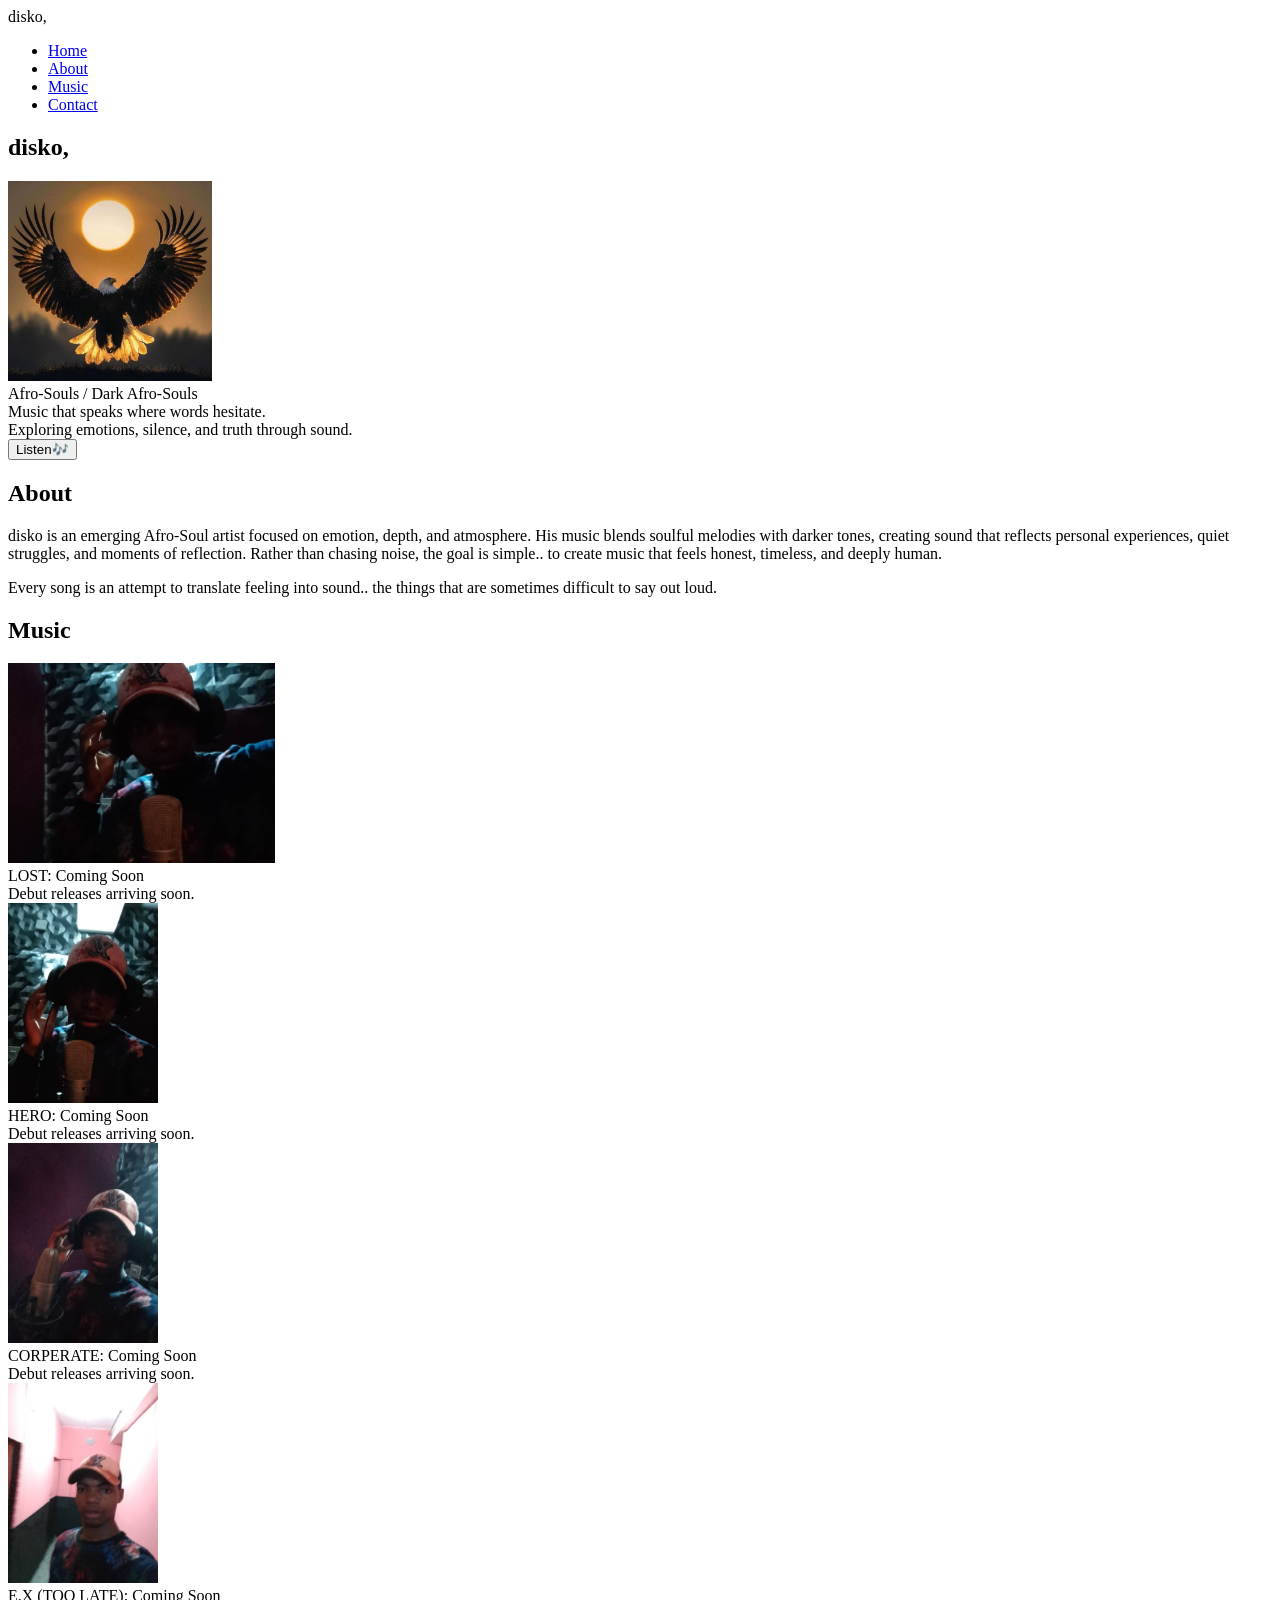
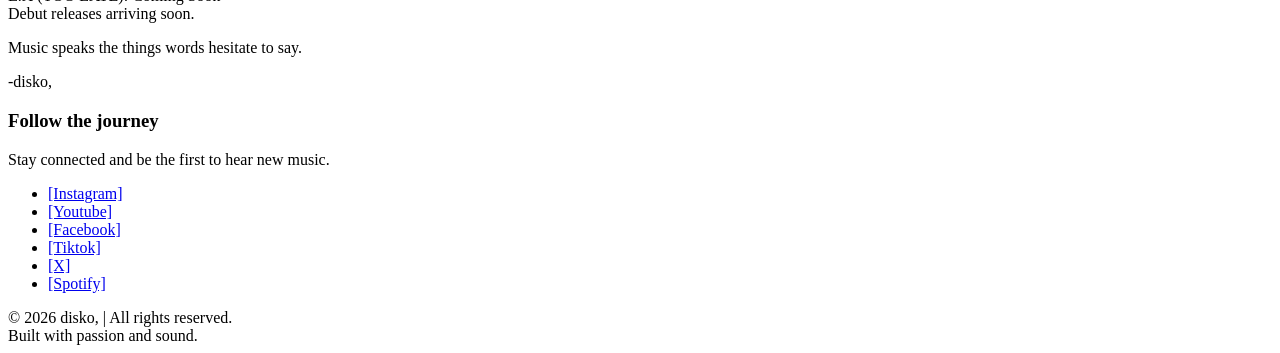
==== Artist-Page/index.html @ cda5f515 "Add entire HTML structure for Artist-Page" ====
<!DOCTYPE html>
<html lang="en">
<head>
  <meta charset="UTF-8">
  <meta name="viewport" content="width=device-width, initial-scale=1.0">
  <title>First Artist Landing Page</title>
</head>
<body>
  <header>
    <div>disko,</div>
    <ul>
      <li><a href="#">Home</a></li>
      <li><a href="#">About</a></li>
      <li><a href="#">Music</a></li>
      <li><a href="#">Contact</a></li>
    </ul>
  </header>

  <main>
    <section class="hero-section">
      <h1>disko,</h1>
      <div class="profile-logo">
      <img src="Images/art-profile-pic.png.jpeg" alt="Artist logo" style="width: auto; height: 200px;">
      <div>Afro-Souls / Dark Afro-Souls</div>
      </div>
      <div class="genre">
        <div>Music that speaks where words hesitate.</div>
        <div>Exploring emotions, silence, and truth through sound.</div>
        <button>Listen🎶</button>
        </div>
    </section>

    <section class="about-section">
      <h2>About</h2>
      <p>disko is an emerging Afro-Soul artist focused on emotion, depth, and atmosphere.

His music blends soulful melodies with darker tones, creating sound that reflects personal experiences, quiet struggles, and moments of reflection.

Rather than chasing noise, the goal is simple.. to create music that feels honest, timeless, and deeply human.</p>
      <p>
        Every song is an attempt to translate feeling into sound.. the things that are sometimes difficult to say out loud.
      </p>
    </section>

    <section class="music-section">
      <h2>Music</h2>
      <div class="artist-img">
        <img src="Images/art1.png.jpeg" alt="Artist image 1" style="width: auto; height: 200px;">
        <div>LOST: Coming Soon</div>
        <div>Debut releases arriving soon.</div>
      </div>
      <div class="artist-img">
        <img src="Images/art2.png.jpeg" alt="Artist image 2" style="width: auto; height: 200px;">
        <div>HERO: Coming Soon</div>
        <div>Debut releases arriving soon.</div>
      </div>
      <div class="artist-img">
        <img src="Images/art3.png.jpeg" alt="Artist image 3" style="width: auto; height: 200px;">
        <div>CORPERATE: Coming Soon</div>
        <div>Debut releases arriving soon.</div>
      </div>
      <div class="artist-img">
        <img src="Images/art4.png.jpeg" alt="Artist image 4" style="width: auto; height: 200px;">
        <div>E.X (TOO LATE): Coming Soon</div>
        <div>Debut releases arriving soon.</div>
      </div>
    </section>

    <section class="quote-section">
      <p>Music speaks the things words hesitate to say.</p>
      <div>-disko,</div>
    </section>

    <section class="cta-section">
      <h3>Follow the journey</h3>
      <div>Stay connected and be the first to hear new music.</div>
      <ul>
        <li><a href="#">[Instagram]</a></li>
        <li><a href="#">[Youtube]</a></li>
        <li><a href="#">[Facebook]</a></li>
        <li><a href="#">[Tiktok]</a></li>
        <li><a href="#">[X]</a></li>
        <li><a href="#">[Spotify]</a></li>
      </ul>
    </section>
  </main>

  <footer>
    <div>&copy; 2026 disko, | All rights reserved.</div>
    <div>Built with passion and sound.</div>
  </footer>
  
</body>
</html>
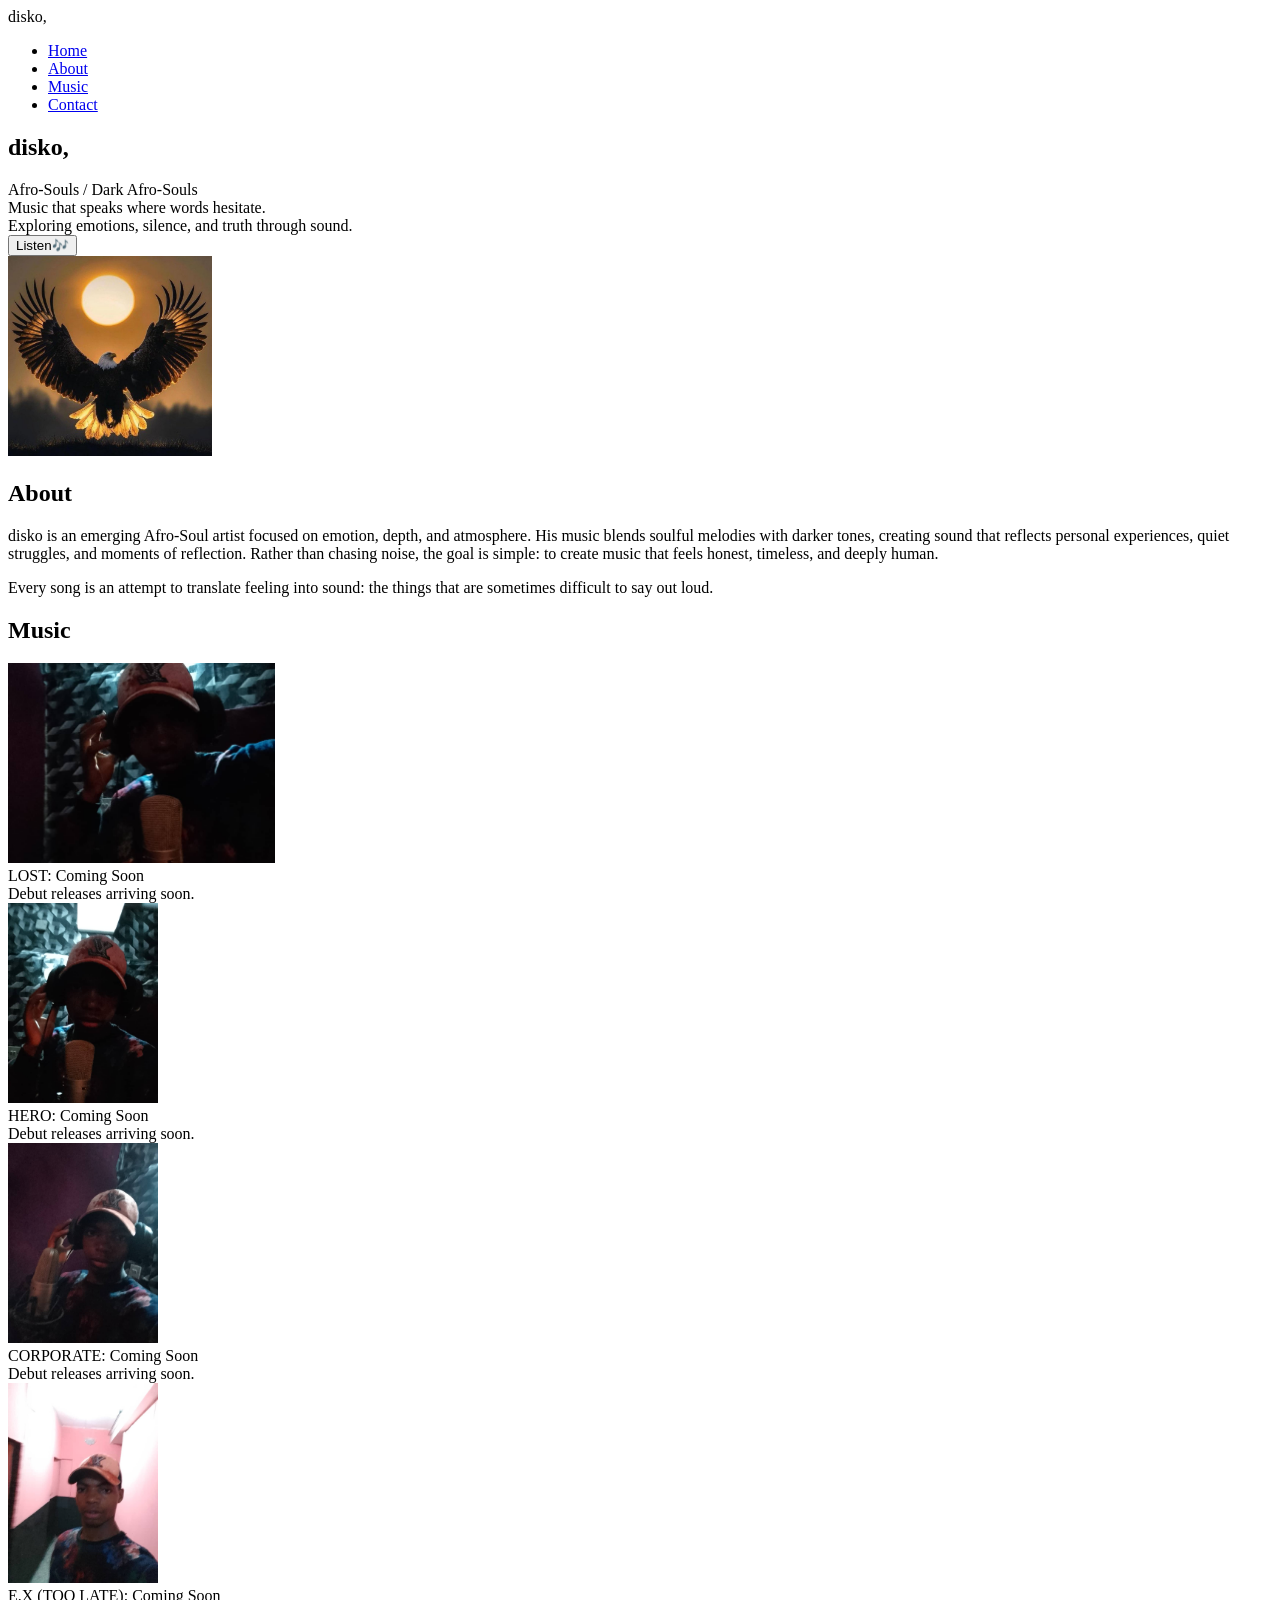
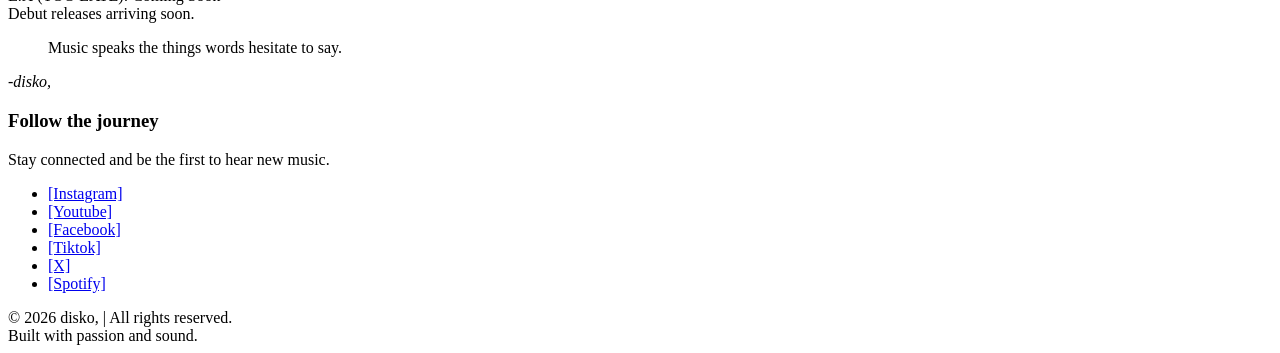
==== commit 36d052cd: "Update artist page html file and fixed typos" ====
--- a/Artist-Page/index.html
+++ b/Artist-Page/index.html
@@ -18,16 +18,16 @@
 
   <main>
     <section class="hero-section">
-      <h1>disko,</h1>
-      <div class="profile-logo">
-      <img src="Images/art-profile-pic.png.jpeg" alt="Artist logo" style="width: auto; height: 200px;">
-      <div>Afro-Souls / Dark Afro-Souls</div>
-      </div>
-      <div class="genre">
+      <div class="hero-text">
+       <h1 class="logo">disko,</h1>
+        <div>Afro-Souls / Dark Afro-Souls</div>
         <div>Music that speaks where words hesitate.</div>
         <div>Exploring emotions, silence, and truth through sound.</div>
         <button>Listen🎶</button>
-        </div>
+      </div>
+      <div class="hero-img">
+        <img src="Images/art-profile-pic.png.jpeg" alt="Artist logo" style="width: auto; height: 200px;">
+     </div>
     </section>
 
     <section class="about-section">
@@ -36,45 +36,47 @@
 
 His music blends soulful melodies with darker tones, creating sound that reflects personal experiences, quiet struggles, and moments of reflection.
 
-Rather than chasing noise, the goal is simple.. to create music that feels honest, timeless, and deeply human.</p>
+Rather than chasing noise, the goal is simple: to create music that feels honest, timeless, and deeply human.</p>
       <p>
-        Every song is an attempt to translate feeling into sound.. the things that are sometimes difficult to say out loud.
+        Every song is an attempt to translate feeling into sound: the things that are sometimes difficult to say out loud.
       </p>
     </section>
 
     <section class="music-section">
       <h2>Music</h2>
-      <div class="artist-img">
-        <img src="Images/art1.png.jpeg" alt="Artist image 1" style="width: auto; height: 200px;">
-        <div>LOST: Coming Soon</div>
-        <div>Debut releases arriving soon.</div>
-      </div>
-      <div class="artist-img">
-        <img src="Images/art2.png.jpeg" alt="Artist image 2" style="width: auto; height: 200px;">
-        <div>HERO: Coming Soon</div>
-        <div>Debut releases arriving soon.</div>
-      </div>
-      <div class="artist-img">
-        <img src="Images/art3.png.jpeg" alt="Artist image 3" style="width: auto; height: 200px;">
-        <div>CORPERATE: Coming Soon</div>
-        <div>Debut releases arriving soon.</div>
-      </div>
-      <div class="artist-img">
-        <img src="Images/art4.png.jpeg" alt="Artist image 4" style="width: auto; height: 200px;">
-        <div>E.X (TOO LATE): Coming Soon</div>
-        <div>Debut releases arriving soon.</div>
+      <div class="music-section-songs">
+        <div class="artist-img">
+          <img src="Images/art1.png.jpeg" alt="Artist image 1" style="width: auto; height: 200px;">
+          <div>LOST: Coming Soon</div>
+          <div>Debut releases arriving soon.</div>
+        </div>
+        <div class="artist-img">
+          <img src="Images/art2.png.jpeg" alt="Artist image 2" style="width: auto; height: 200px;">
+          <div>HERO: Coming Soon</div>
+          <div>Debut releases arriving soon.</div>
+        </div>
+        <div class="artist-img">
+          <img src="Images/art3.png.jpeg" alt="Artist image 3" style="width: auto; height: 200px;">
+          <div>CORPORATE: Coming Soon</div>
+          <div>Debut releases arriving soon.</div>
+        </div>
+        <div class="artist-img">
+          <img src="Images/art4.png.jpeg" alt="Artist image 4" style="width: auto; height: 200px;">
+          <div>E.X (TOO LATE): Coming Soon</div>
+          <div>Debut releases arriving soon.</div>
+        </div>
       </div>
     </section>
 
     <section class="quote-section">
-      <p>Music speaks the things words hesitate to say.</p>
-      <div>-disko,</div>
+      <blockquote>Music speaks the things words hesitate to say.</blockquote>
+      <cite>-disko,</cite>
     </section>
 
     <section class="cta-section">
       <h3>Follow the journey</h3>
       <div>Stay connected and be the first to hear new music.</div>
-      <ul>
+      <ul class="social-links">
         <li><a href="#">[Instagram]</a></li>
         <li><a href="#">[Youtube]</a></li>
         <li><a href="#">[Facebook]</a></li>
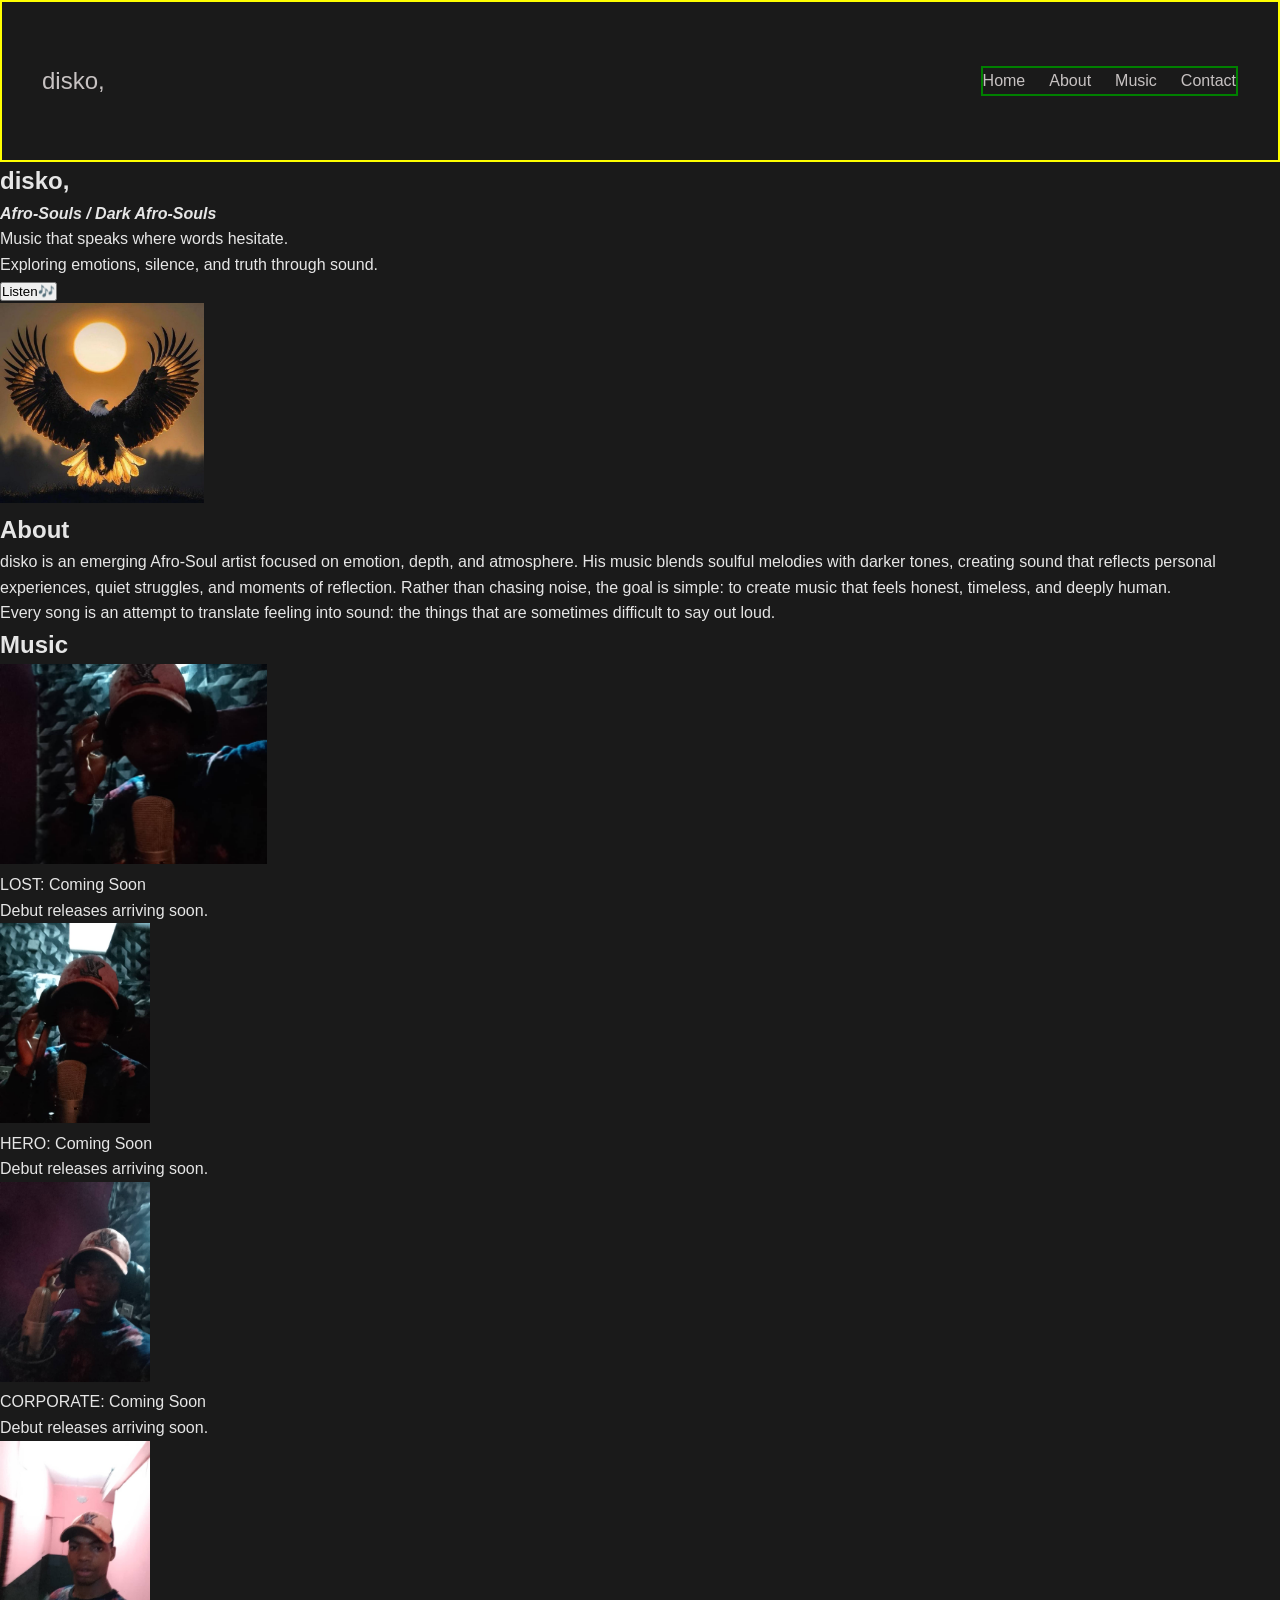
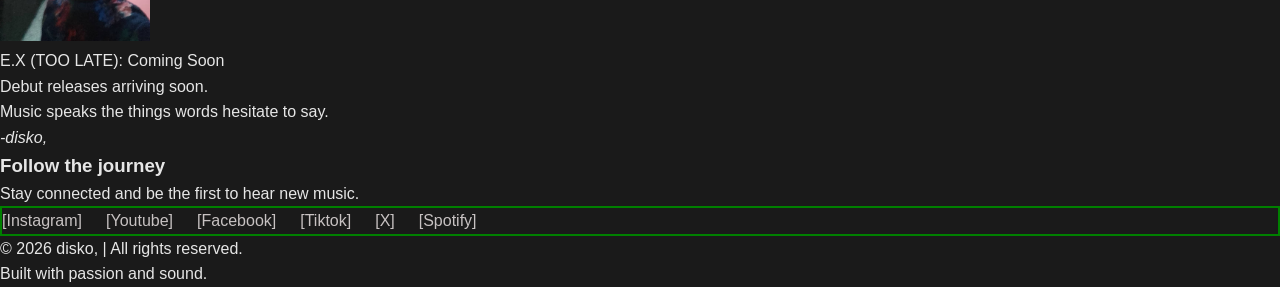
==== commit 5cb7d037: "Add header layout" ====
--- a/Artist-Page/index.html
+++ b/Artist-Page/index.html
@@ -4,6 +4,7 @@
   <meta charset="UTF-8">
   <meta name="viewport" content="width=device-width, initial-scale=1.0">
   <title>First Artist Landing Page</title>
+  <link rel="stylesheet" href="styles.css">
 </head>
 <body>
   <header>
@@ -20,7 +21,7 @@
     <section class="hero-section">
       <div class="hero-text">
        <h1 class="logo">disko,</h1>
-        <div>Afro-Souls / Dark Afro-Souls</div>
+        <div><i><b>Afro-Souls / Dark Afro-Souls</b></i></div>
         <div>Music that speaks where words hesitate.</div>
         <div>Exploring emotions, silence, and truth through sound.</div>
         <button>Listen🎶</button>
--- a/Artist-Page/styles.css
+++ b/Artist-Page/styles.css
@@ -0,0 +1,44 @@
+* {
+  margin: 0;
+  padding: 0;
+  box-sizing: border-box;
+}
+
+body {
+  background: #1a1a1a;
+  color: #e6e6e6;
+  font-family: Arial, Helvetica, sans-serif;
+  line-height: 1.6;
+  display: flex;
+  flex-direction: column;
+}
+
+/* HEADER */
+header {
+  border: 2px solid yellow;
+  display: flex;
+  justify-content: space-between;
+  align-items: center;
+  padding: 60px 40px;
+  color: #c7c2c2;
+}
+header div {
+  font-size: 24px;
+}
+ul {
+  border: 2px solid green;
+  list-style: none;
+  display: flex;
+  padding: 0;
+  margin: 0;
+  gap: 24px;
+}
+a {
+  text-decoration: none;
+  color: #c7c2c2;
+}
+
+main {
+  flex: 1;
+}
+
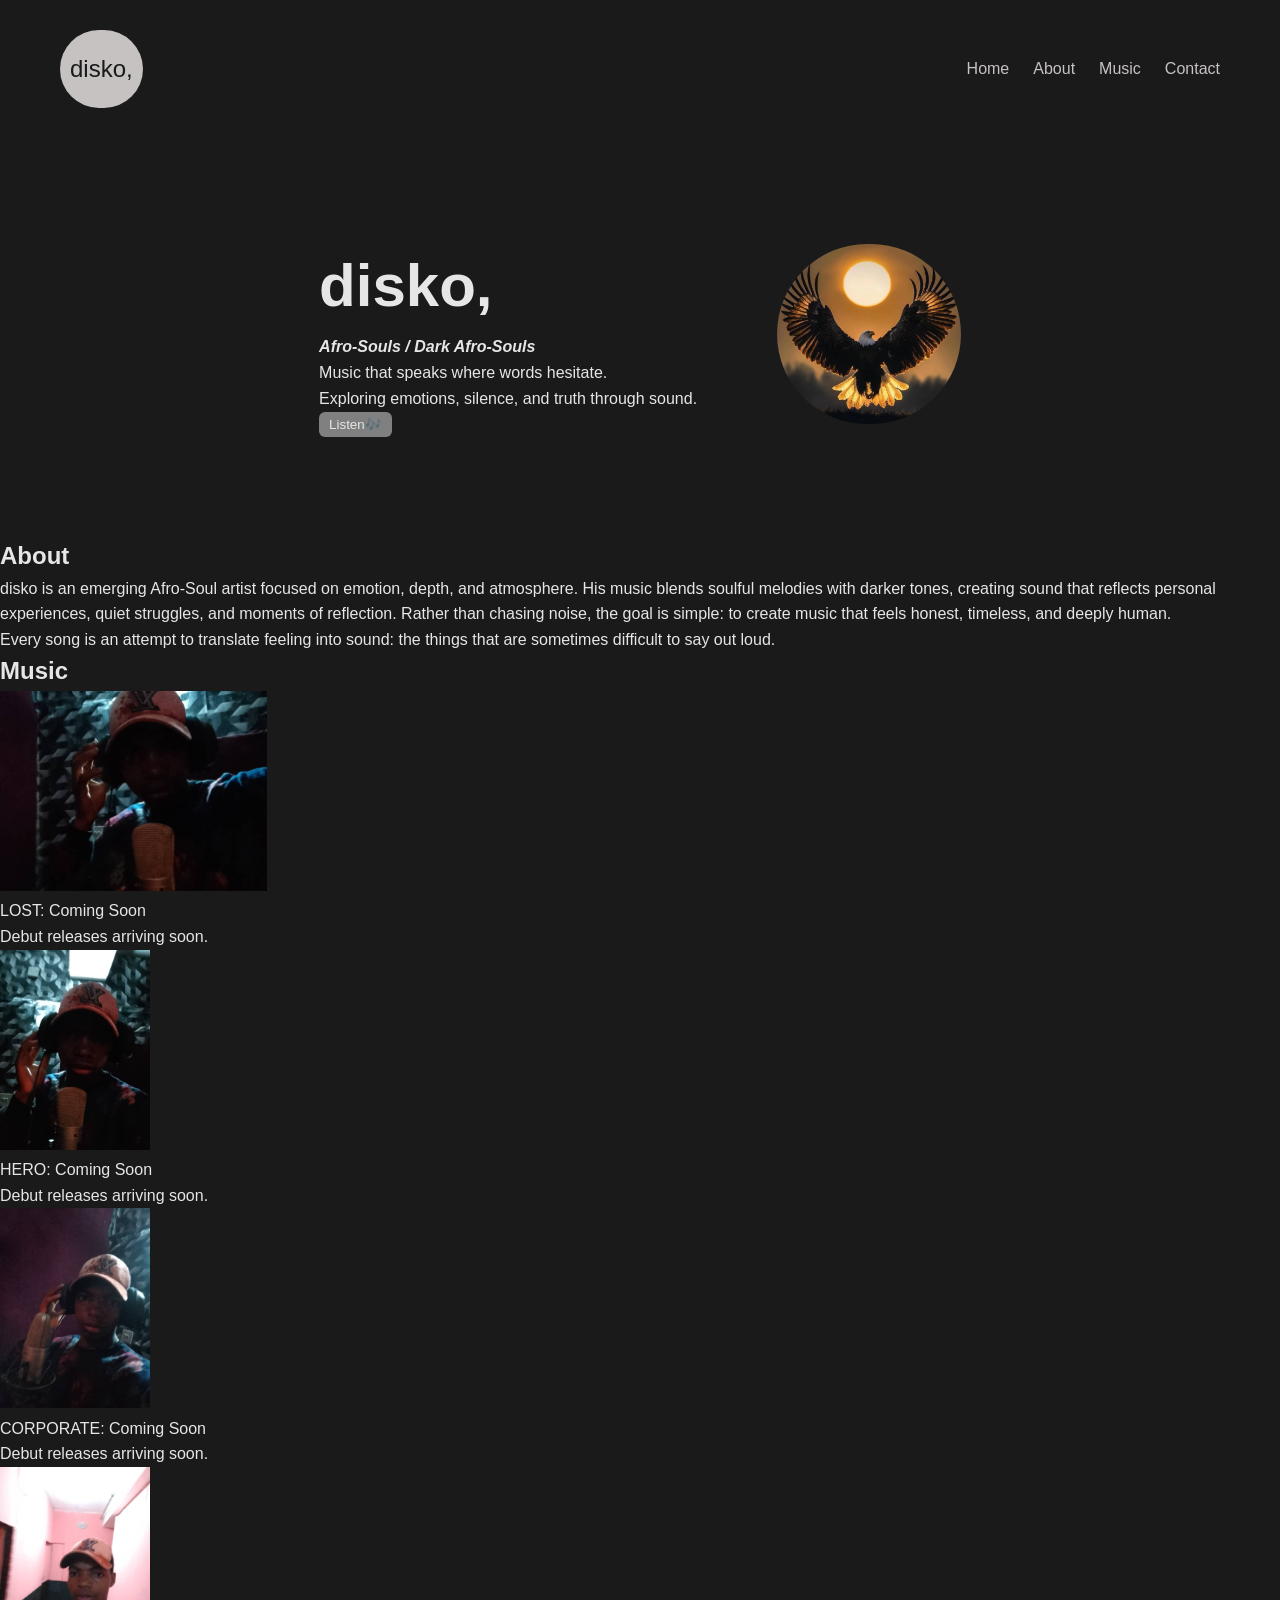
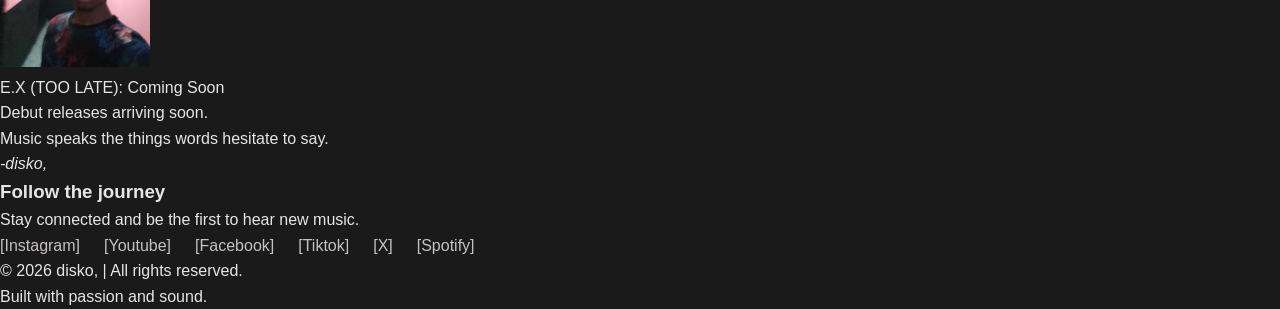
==== commit 3e014fef: "Add hero-section layout" ====
--- a/Artist-Page/index.html
+++ b/Artist-Page/index.html
@@ -27,7 +27,7 @@
         <button>Listen🎶</button>
       </div>
       <div class="hero-img">
-        <img src="Images/art-profile-pic.png.jpeg" alt="Artist logo" style="width: auto; height: 200px;">
+        <img src="Images/art-profile-pic.png.jpeg" alt="Artist logo">
      </div>
     </section>
 
--- a/Artist-Page/styles.css
+++ b/Artist-Page/styles.css
@@ -15,18 +15,20 @@
 
 /* HEADER */
 header {
-  border: 2px solid yellow;
   display: flex;
   justify-content: space-between;
   align-items: center;
-  padding: 60px 40px;
+  padding: 30px 60px;
   color: #c7c2c2;
 }
 header div {
   font-size: 24px;
+  background: #c7c2c2;
+  color: #1a1a1a;
+  padding: 20px 10px;
+  border-radius: 100px;
 }
 ul {
-  border: 2px solid green;
   list-style: none;
   display: flex;
   padding: 0;
@@ -42,3 +44,27 @@
   flex: 1;
 }
 
+/* HERO SECTION */
+.hero-section {
+  display: flex;
+  align-items: center;
+  justify-content: center;
+  padding: 100px 50px;
+  gap: 80px;
+}
+h1 {
+  font-size: 60px;
+}
+button {
+  background: grey;
+  color: #e6e6e6;
+  padding: 5px 10px;
+  border: none;
+  border-radius: 6px;
+  cursor: pointer;
+}
+.hero-img img {
+  height: 180px;
+  object-fit: inherit;
+  border-radius: 100px;
+}
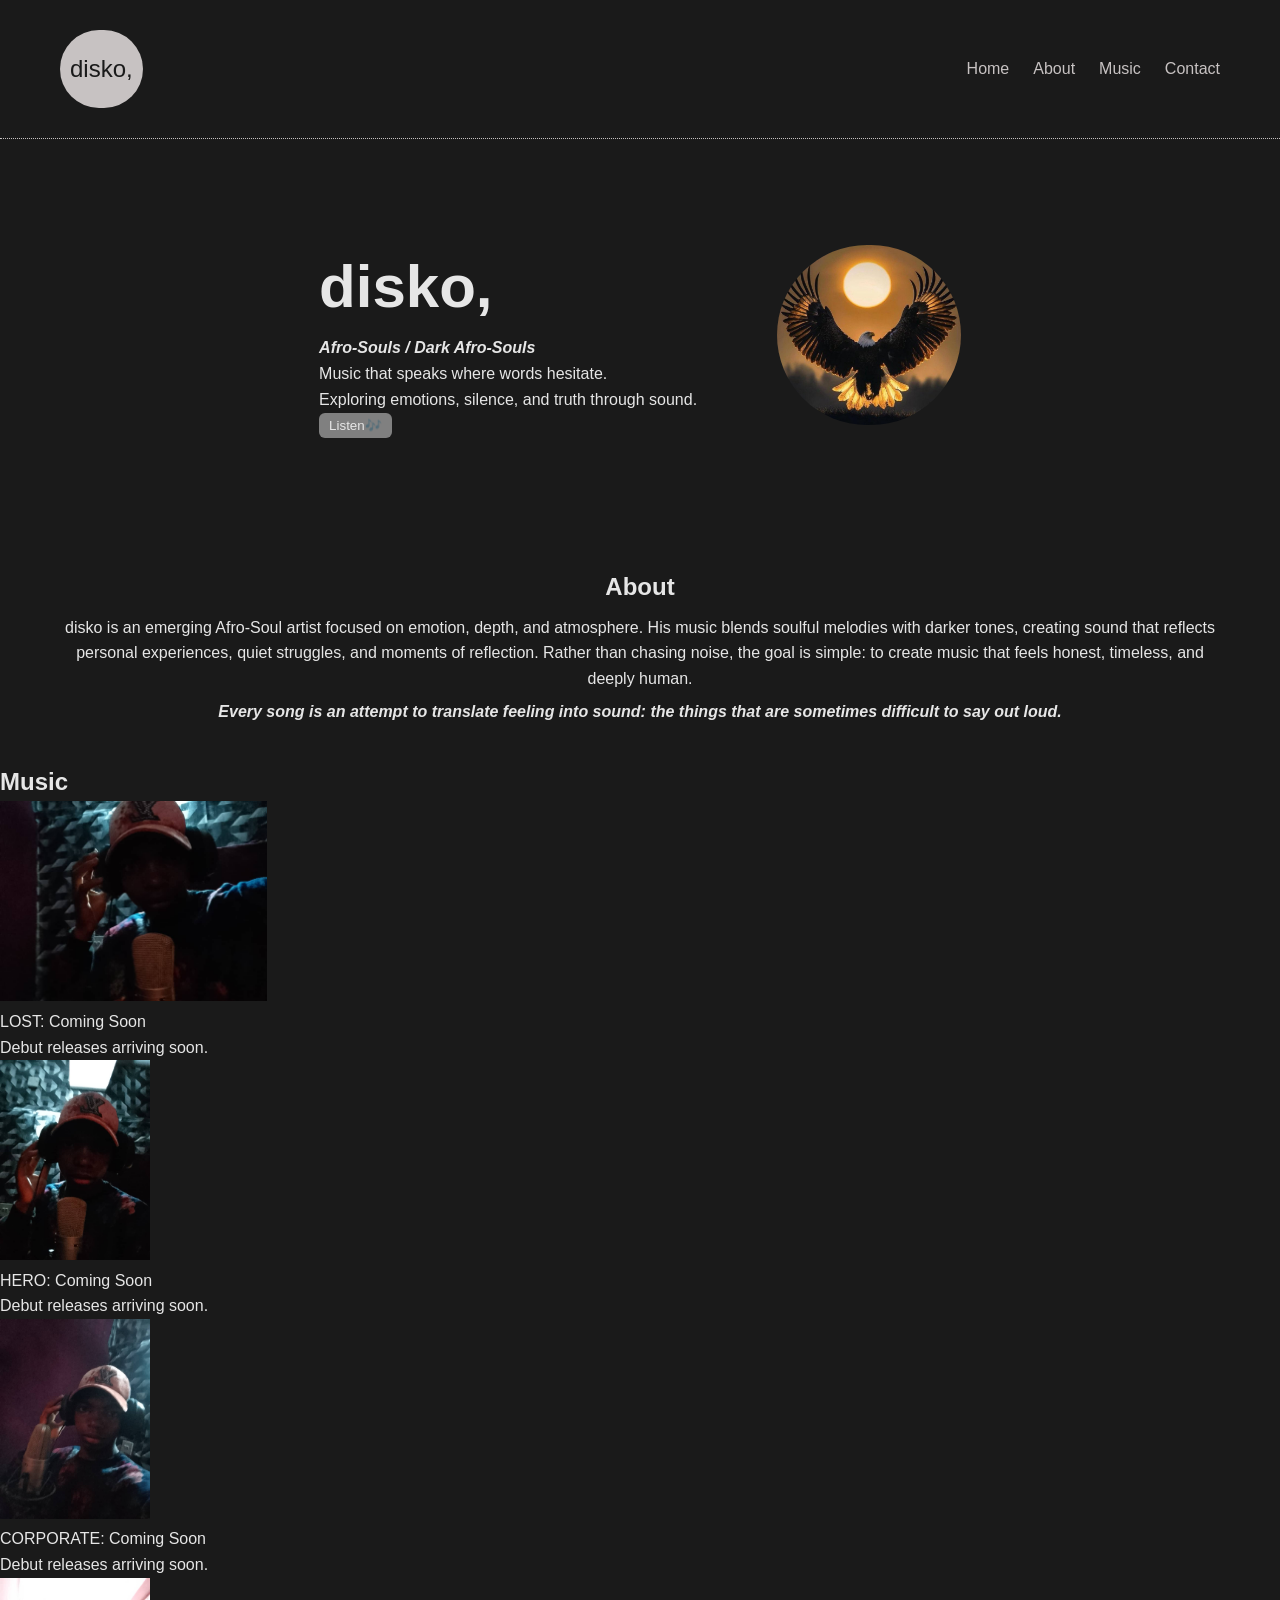
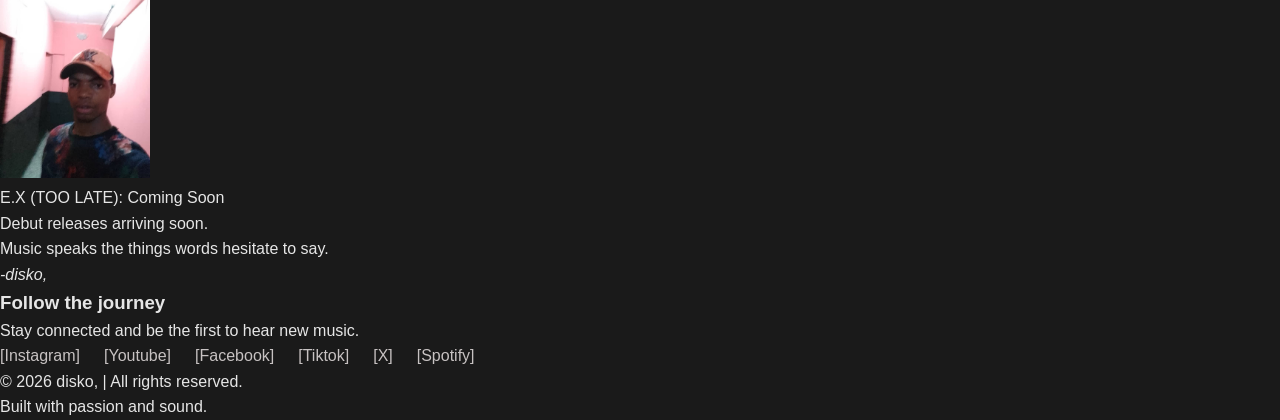
==== commit cde82ea4: "Add about-section layout" ====
--- a/Artist-Page/index.html
+++ b/Artist-Page/index.html
@@ -38,9 +38,9 @@
 His music blends soulful melodies with darker tones, creating sound that reflects personal experiences, quiet struggles, and moments of reflection.
 
 Rather than chasing noise, the goal is simple: to create music that feels honest, timeless, and deeply human.</p>
-      <p>
+      <p><i><b>
         Every song is an attempt to translate feeling into sound: the things that are sometimes difficult to say out loud.
-      </p>
+      </b></i></p>
     </section>
 
     <section class="music-section">
--- a/Artist-Page/styles.css
+++ b/Artist-Page/styles.css
@@ -20,6 +20,7 @@
   align-items: center;
   padding: 30px 60px;
   color: #c7c2c2;
+  border-bottom: 1px dotted;
 }
 header div {
   font-size: 24px;
@@ -67,4 +68,13 @@
   height: 180px;
   object-fit: inherit;
   border-radius: 100px;
+}
+
+/* ABOUT SECTION */
+.about-section {
+  text-align: center;
+  padding: 30px 60px;
+}
+.about-section p {
+  margin: 8px 0;
 }
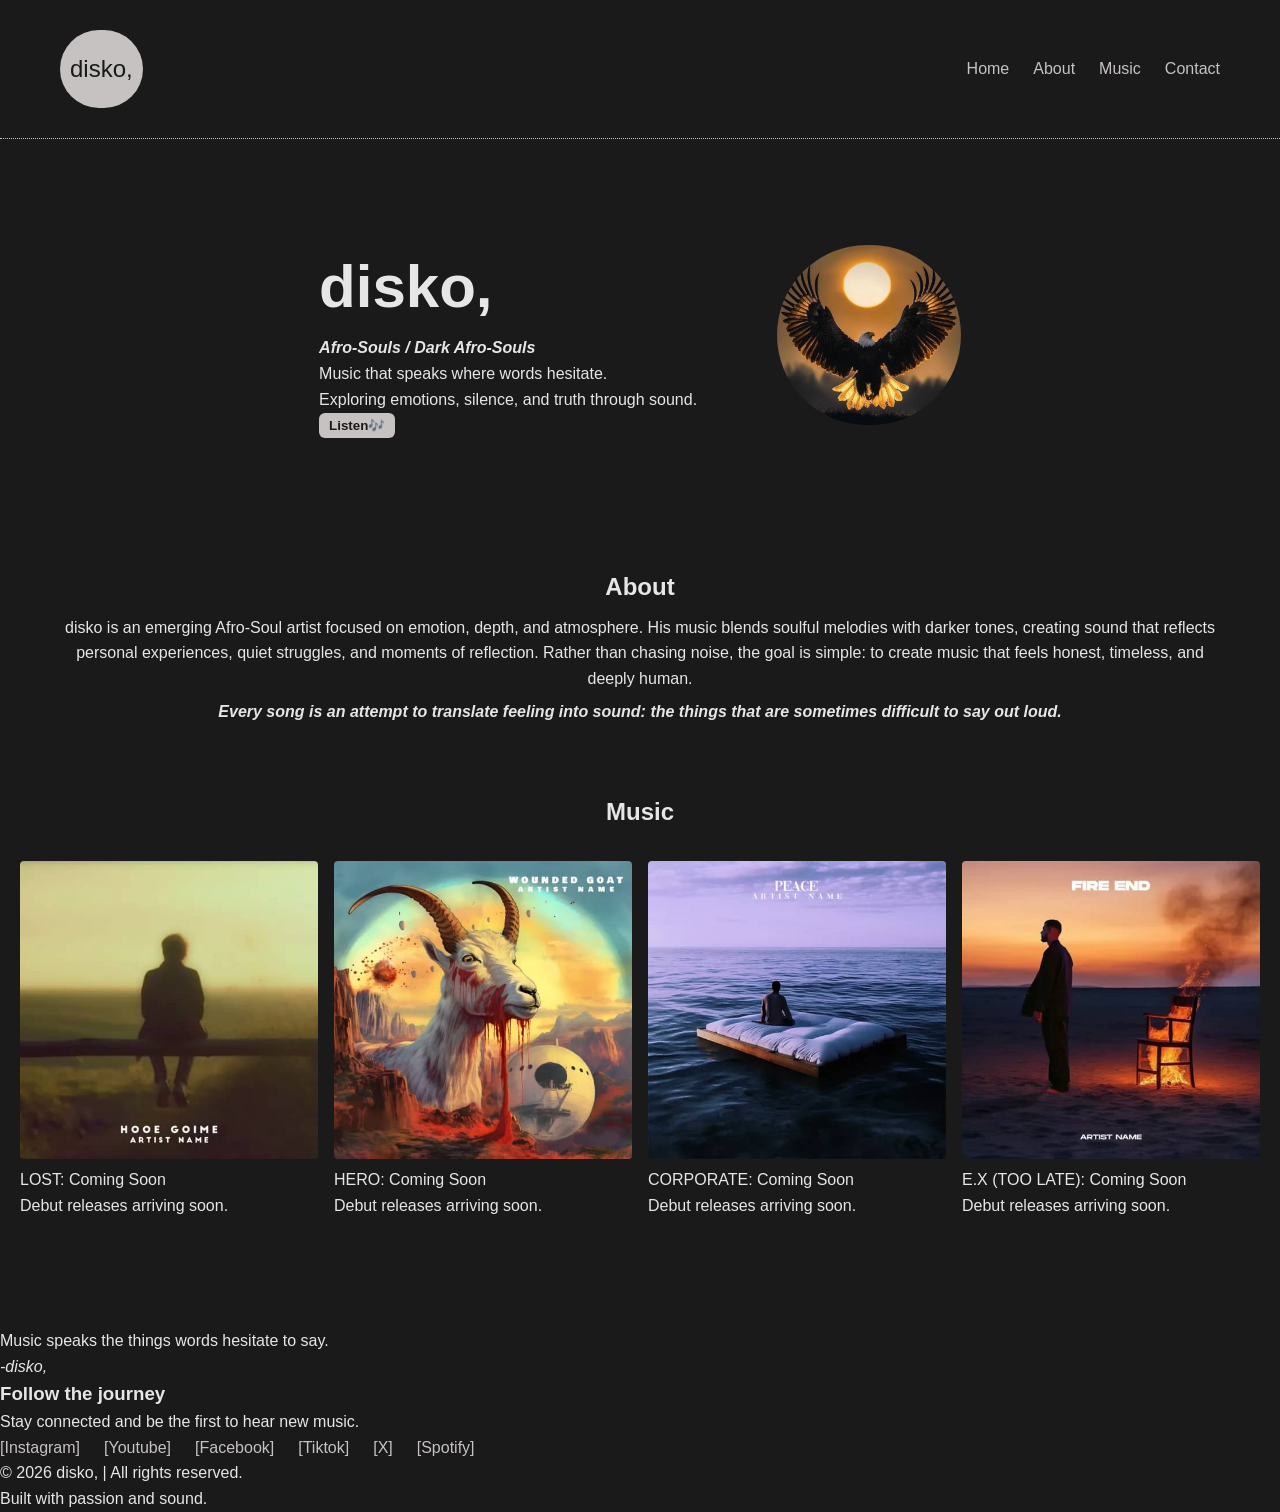
==== commit c96fadaa: "Add music-section layout" ====
--- a/Artist-Page/index.html
+++ b/Artist-Page/index.html
@@ -47,22 +47,22 @@
       <h2>Music</h2>
       <div class="music-section-songs">
         <div class="artist-img">
-          <img src="Images/art1.png.jpeg" alt="Artist image 1" style="width: auto; height: 200px;">
+          <img src="Images/art-lost.jpeg" alt="Artist image 1">
           <div>LOST: Coming Soon</div>
           <div>Debut releases arriving soon.</div>
         </div>
         <div class="artist-img">
-          <img src="Images/art2.png.jpeg" alt="Artist image 2" style="width: auto; height: 200px;">
+          <img src="Images/hero.jpeg" alt="Artist image 2">
           <div>HERO: Coming Soon</div>
           <div>Debut releases arriving soon.</div>
         </div>
         <div class="artist-img">
-          <img src="Images/art3.png.jpeg" alt="Artist image 3" style="width: auto; height: 200px;">
+          <img src="Images/corporate.jpeg" alt="Artist image 3">
           <div>CORPORATE: Coming Soon</div>
           <div>Debut releases arriving soon.</div>
         </div>
         <div class="artist-img">
-          <img src="Images/art4.png.jpeg" alt="Artist image 4" style="width: auto; height: 200px;">
+          <img src="Images/art-ex.jpeg" alt="Artist image 4">
           <div>E.X (TOO LATE): Coming Soon</div>
           <div>Debut releases arriving soon.</div>
         </div>
--- a/Artist-Page/styles.css
+++ b/Artist-Page/styles.css
@@ -57,16 +57,17 @@
   font-size: 60px;
 }
 button {
-  background: grey;
-  color: #e6e6e6;
+  background: #c7c2c2;
+  color: #1a1a1a;
   padding: 5px 10px;
   border: none;
   border-radius: 6px;
   cursor: pointer;
+  font-weight: 600;
 }
 .hero-img img {
   height: 180px;
-  object-fit: inherit;
+  object-fit: cover;
   border-radius: 100px;
 }
 
@@ -77,4 +78,25 @@
 }
 .about-section p {
   margin: 8px 0;
+}
+
+/* MUSIC SECTION */
+.music-section {
+  margin: 30px 10px;
+}
+h2 {
+  text-align: center;
+}
+.music-section-songs {
+  display: flex;
+  grid-template-columns: auto;
+  gap: 16px;
+  padding: 30px 10px;
+  margin-bottom: 80px;
+}
+
+.artist-img img {
+  width: 100%;
+  object-fit: cover;
+  border-radius: 4px;
 }
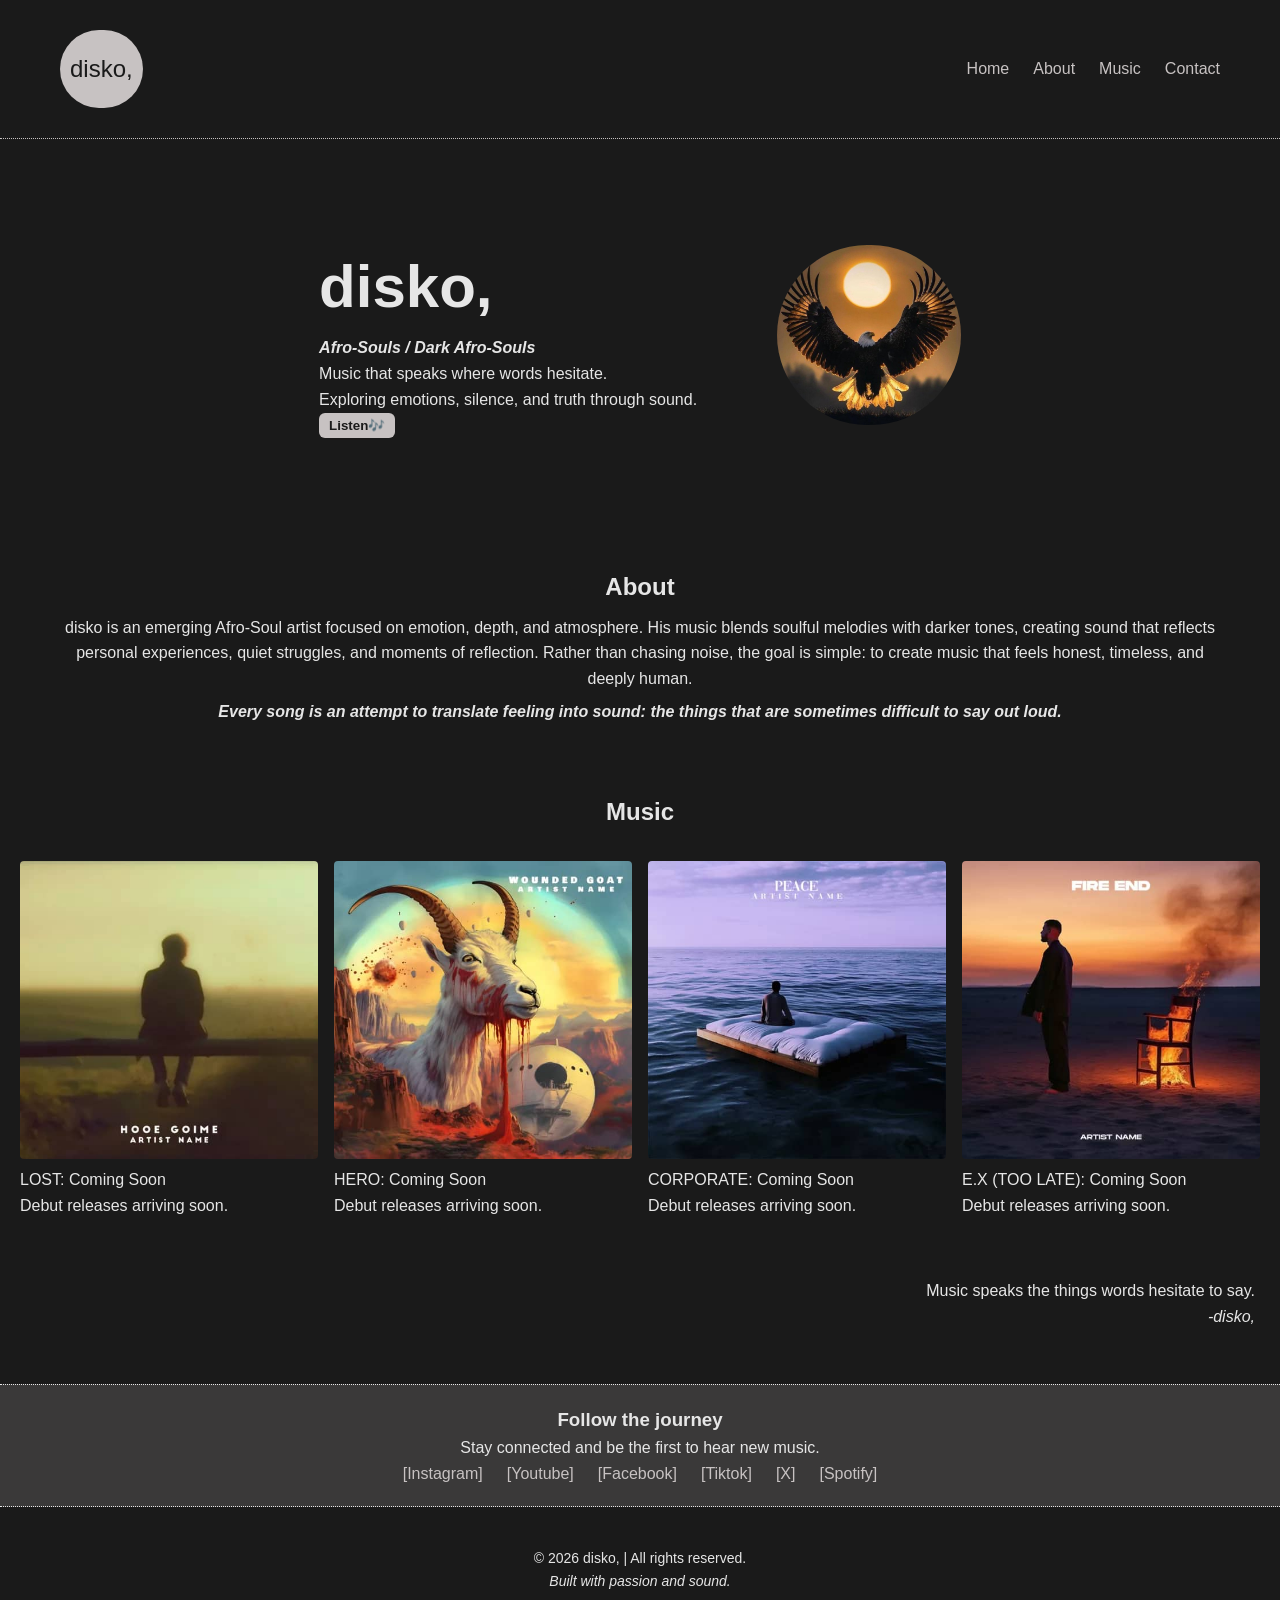
==== commit 24c7815e: "Add footer layout" ====
--- a/Artist-Page/index.html
+++ b/Artist-Page/index.html
@@ -90,7 +90,7 @@
 
   <footer>
     <div>&copy; 2026 disko, | All rights reserved.</div>
-    <div>Built with passion and sound.</div>
+    <div><i>Built with passion and sound.</i></div>
   </footer>
   
 </body>
--- a/Artist-Page/styles.css
+++ b/Artist-Page/styles.css
@@ -92,11 +92,39 @@
   grid-template-columns: auto;
   gap: 16px;
   padding: 30px 10px;
-  margin-bottom: 80px;
+  margin-bottom: 15px;
 }
 
 .artist-img img {
   width: 100%;
   object-fit: cover;
   border-radius: 4px;
+}
+
+/* QUOTE SECTION */
+.quote-section {
+  text-align: right;
+  padding: 0 25px;
+  margin-bottom: 55px;
+}
+
+/* CTA SECTION */
+.cta-section {
+  border-top: 1px dotted;
+  border-bottom: 1px dotted;
+  text-align: center;
+  padding: 20px 0;
+  margin: 40px 0;
+  background:#3a3939
+}
+.social-links {
+  align-items: center;
+  justify-content: center;
+}
+
+/* FOOTER */
+footer {
+  text-align: center;
+  padding-bottom: 20px;
+  font-size: 14px;
 }
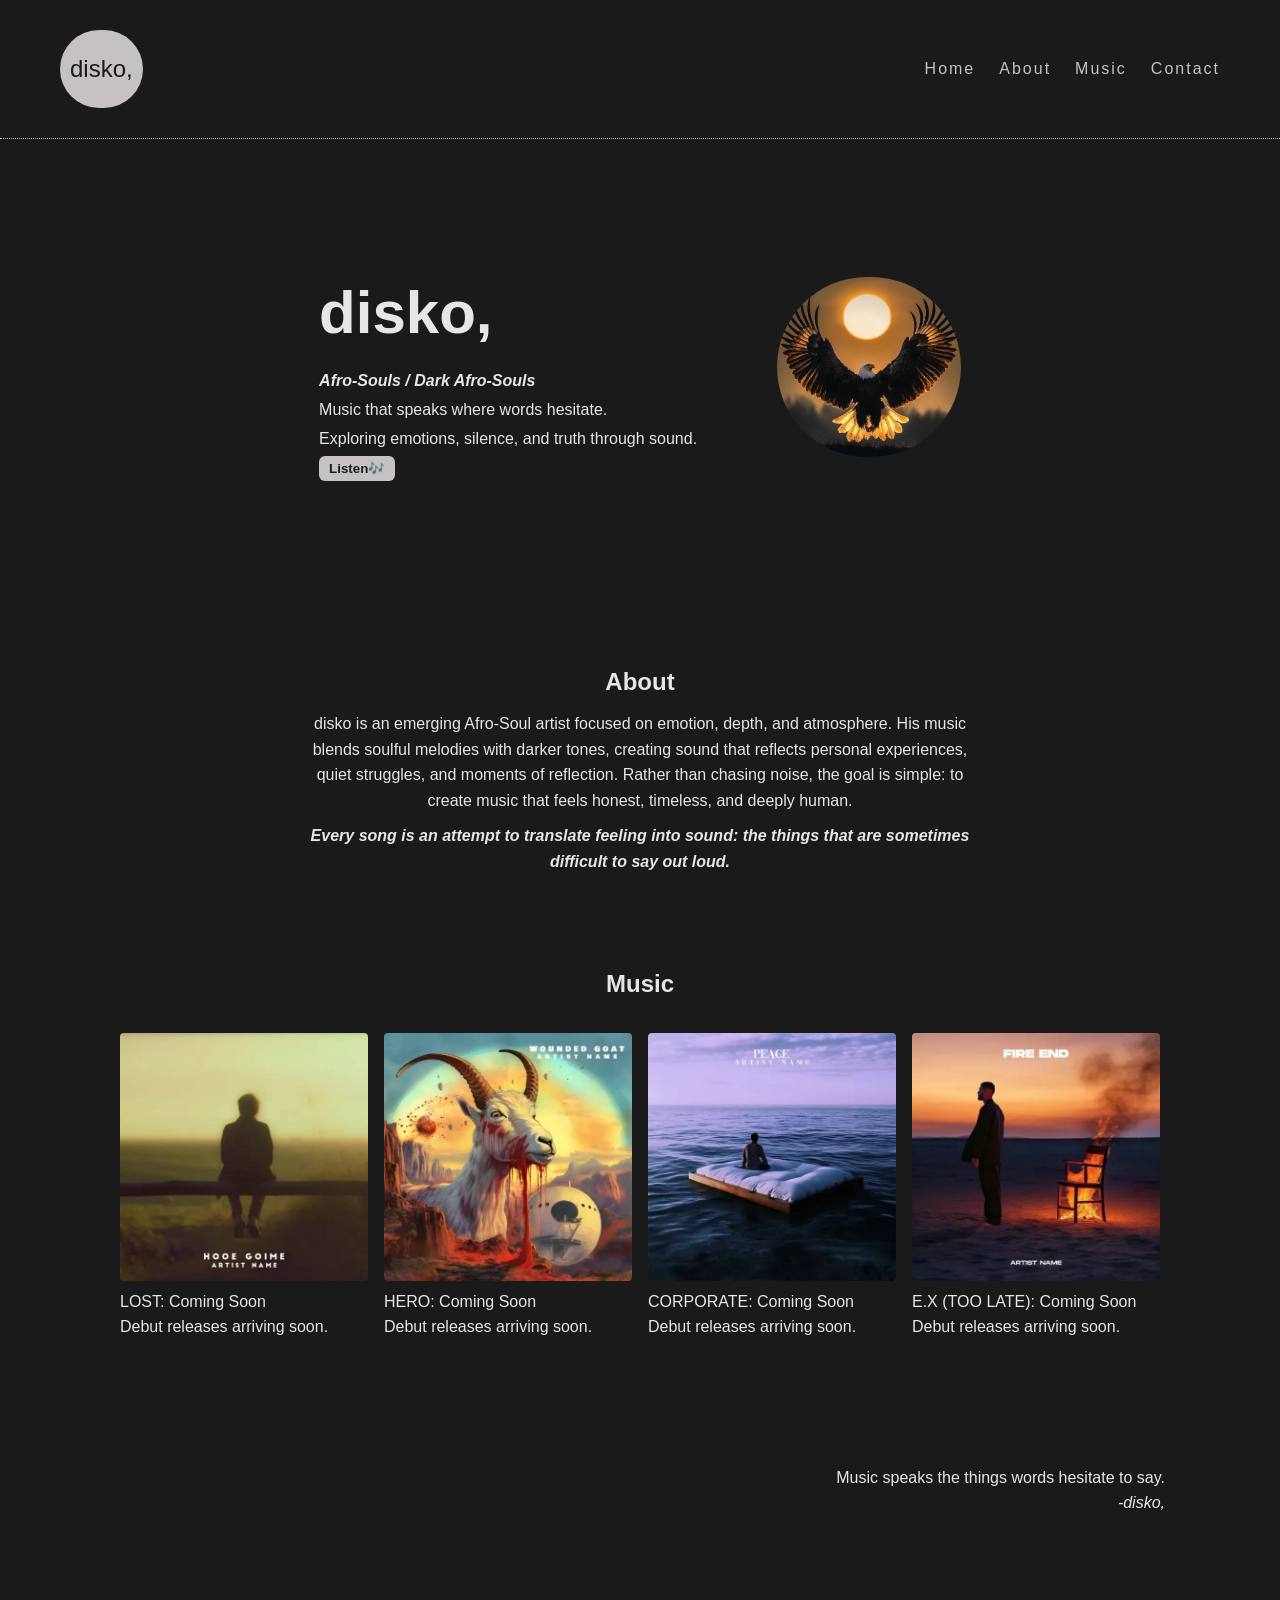
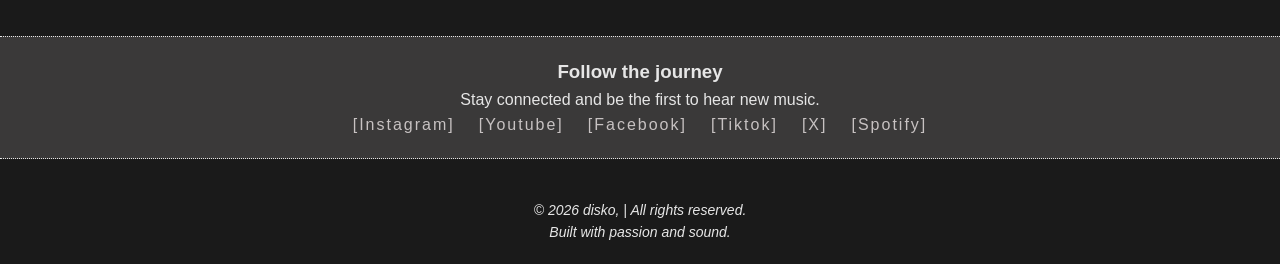
==== commit a4681e07: "Finish artist landing page design" ====
--- a/Artist-Page/index.html
+++ b/Artist-Page/index.html
@@ -90,7 +90,7 @@
 
   <footer>
     <div>&copy; 2026 disko, | All rights reserved.</div>
-    <div><i>Built with passion and sound.</i></div>
+    <div>Built with passion and sound.</div>
   </footer>
   
 </body>
--- a/Artist-Page/styles.css
+++ b/Artist-Page/styles.css
@@ -21,6 +21,7 @@
   padding: 30px 60px;
   color: #c7c2c2;
   border-bottom: 1px dotted;
+  margin-bottom: 20px;
 }
 header div {
   font-size: 24px;
@@ -35,10 +36,15 @@
   padding: 0;
   margin: 0;
   gap: 24px;
+  letter-spacing: 2px;
 }
 a {
   text-decoration: none;
   color: #c7c2c2;
+}
+a:hover {
+  opacity: 0.5;
+  transition: 0.3s ease;
 }
 
 main {
@@ -53,6 +59,9 @@
   padding: 100px 50px;
   gap: 80px;
 }
+.hero-text {
+  line-height: 1.8;
+}
 h1 {
   font-size: 60px;
 }
@@ -65,6 +74,10 @@
   cursor: pointer;
   font-weight: 600;
 }
+button:hover {
+  transform: scale(1.05);
+  transition: 0.3s ease-in-out;
+}
 .hero-img img {
   height: 180px;
   object-fit: cover;
@@ -74,22 +87,27 @@
 /* ABOUT SECTION */
 .about-section {
   text-align: center;
-  padding: 30px 60px;
+  padding: 80px 60px;
+  margin: auto;
+  max-width: 800px;
 }
 .about-section p {
-  margin: 8px 0;
+  margin: 10px 0;
 }
 
 /* MUSIC SECTION */
 .music-section {
-  margin: 30px 10px;
+  margin: 0 auto;
+  padding: 0 20px;
+  max-width: 1100px;
+  align-items: center;
+  justify-content: center;
 }
 h2 {
   text-align: center;
 }
 .music-section-songs {
   display: flex;
-  grid-template-columns: auto;
   gap: 16px;
   padding: 30px 10px;
   margin-bottom: 15px;
@@ -100,12 +118,20 @@
   object-fit: cover;
   border-radius: 4px;
 }
+.artist-img {
+  max-width: 300px;
+}
+.artist-img img:hover {
+  transform: scale(1.08);
+  transition: 0.3s ease;
+}
 
 /* QUOTE SECTION */
 .quote-section {
+  margin: 0 auto;
+  max-width: 1100px;
+  padding: 80px 25px;
   text-align: right;
-  padding: 0 25px;
-  margin-bottom: 55px;
 }
 
 /* CTA SECTION */
@@ -118,6 +144,7 @@
   background:#3a3939
 }
 .social-links {
+  display: flex;
   align-items: center;
   justify-content: center;
 }
@@ -127,4 +154,5 @@
   text-align: center;
   padding-bottom: 20px;
   font-size: 14px;
+  font-style: italic;
 }
